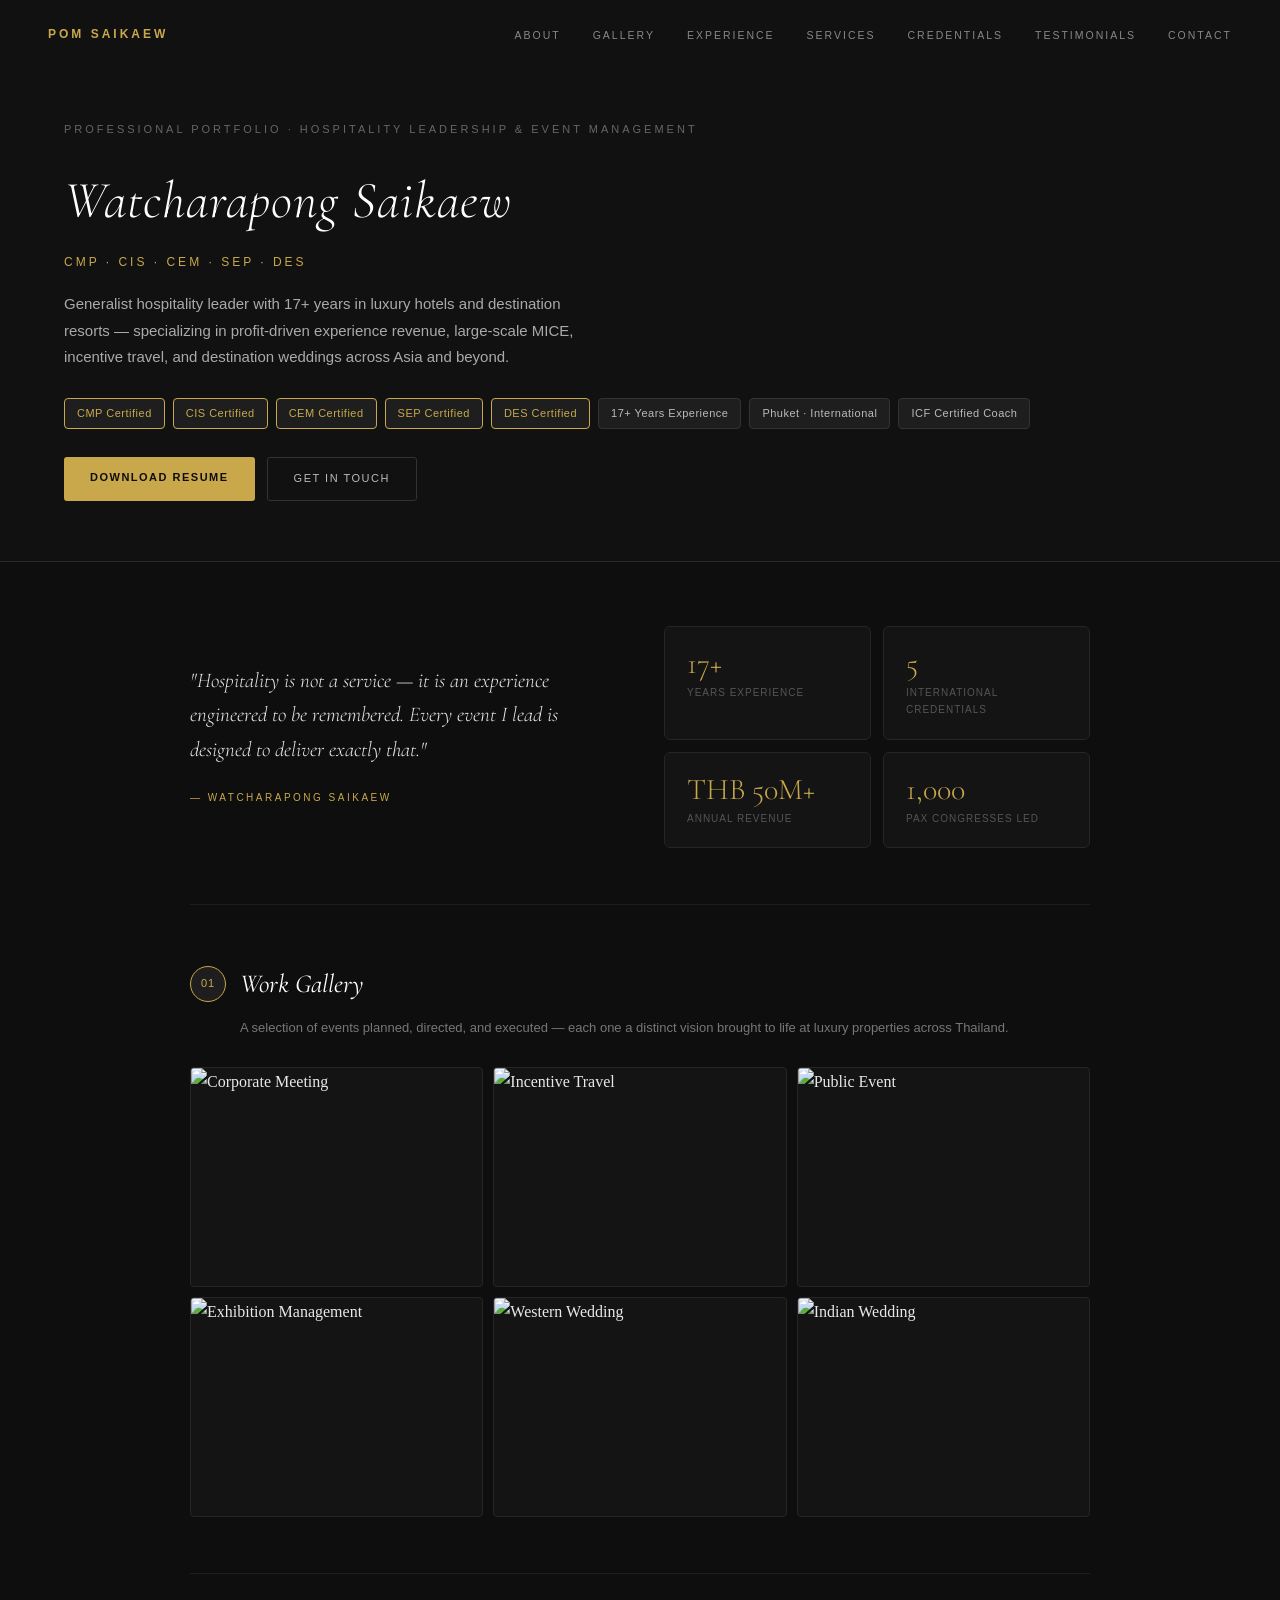
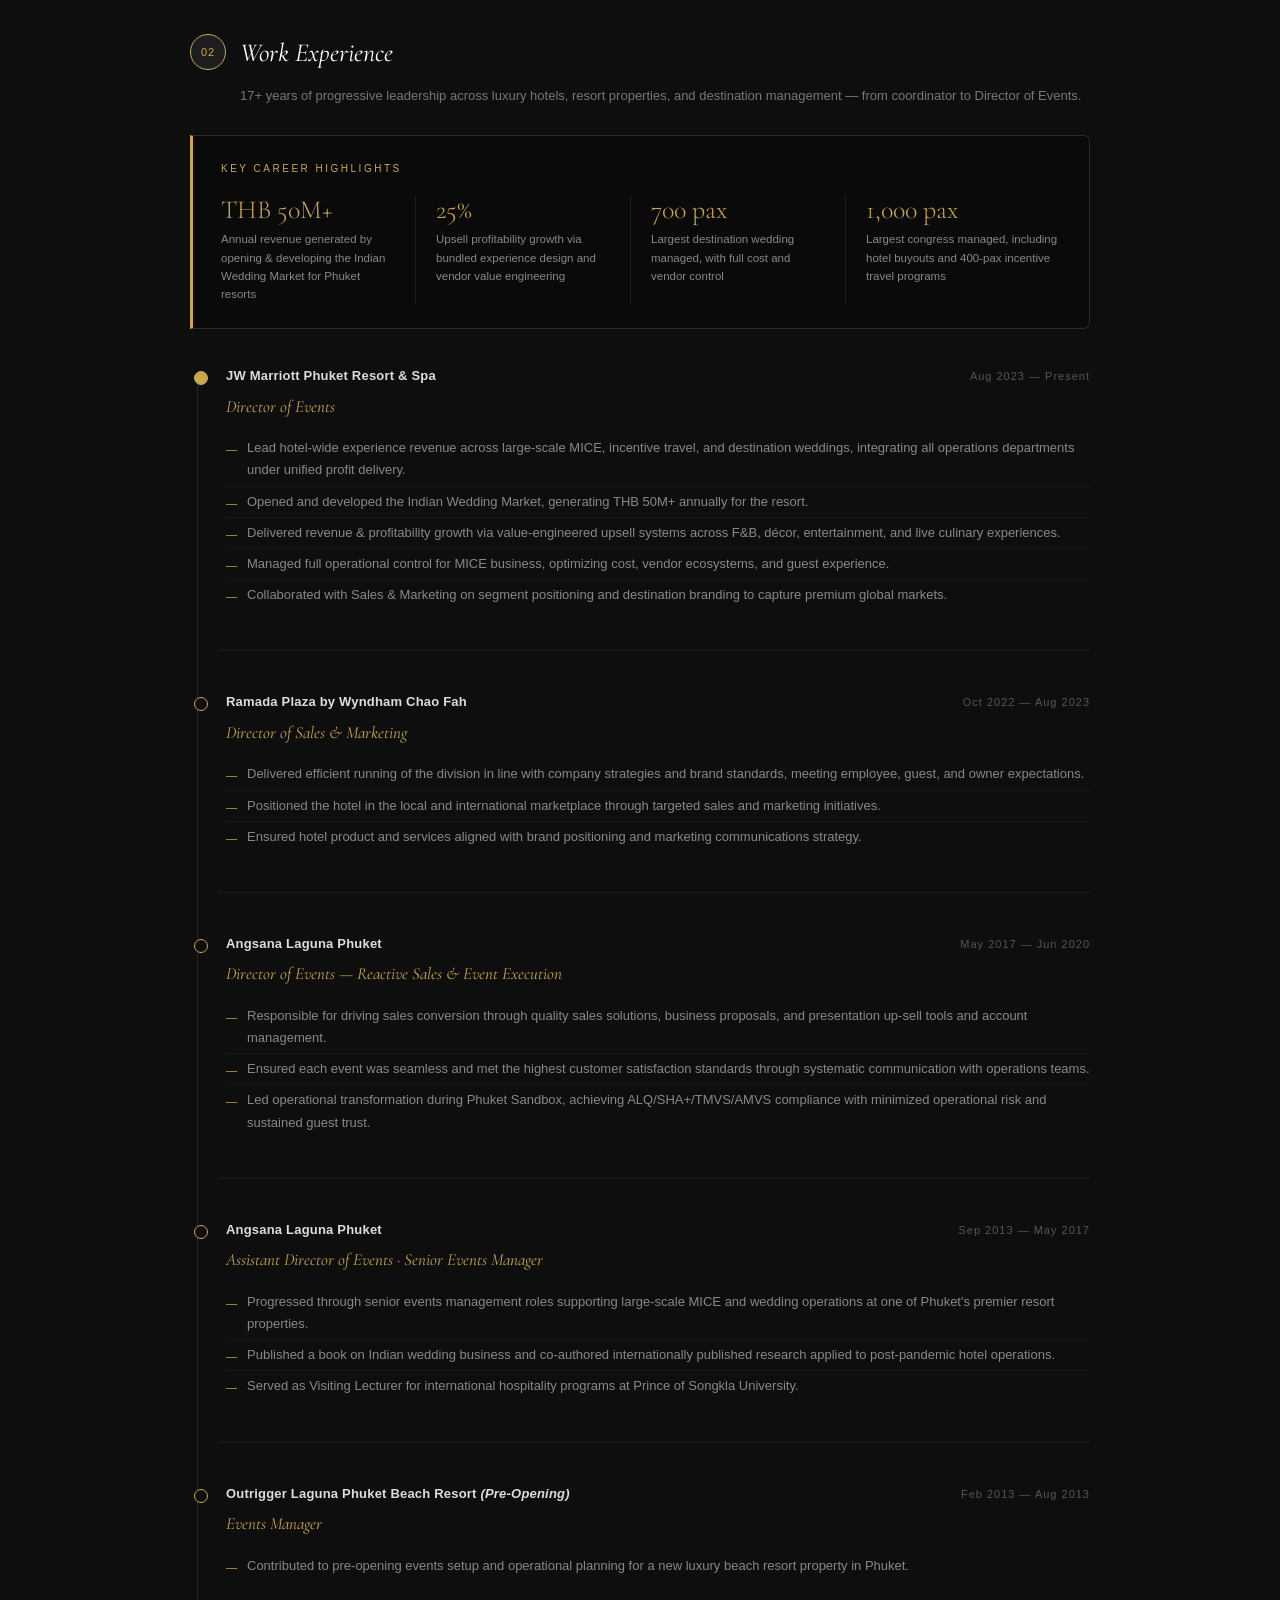
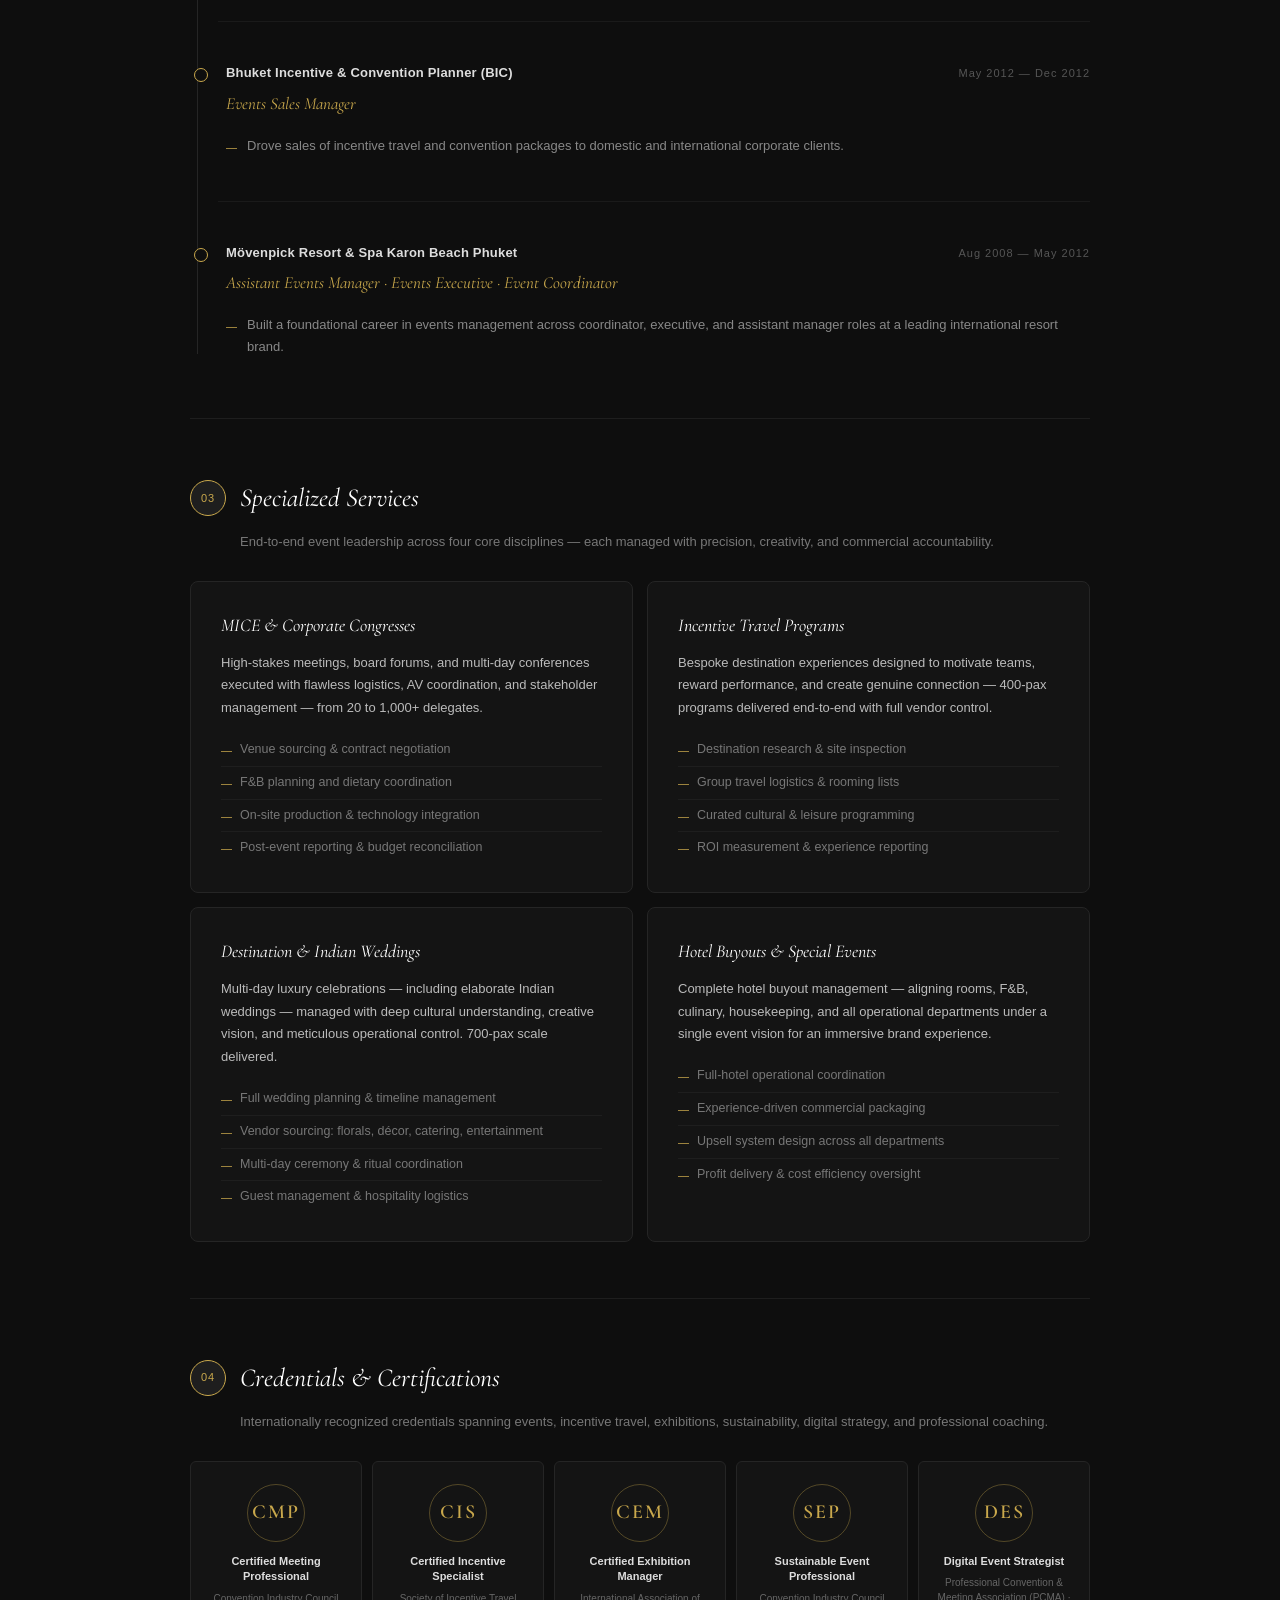
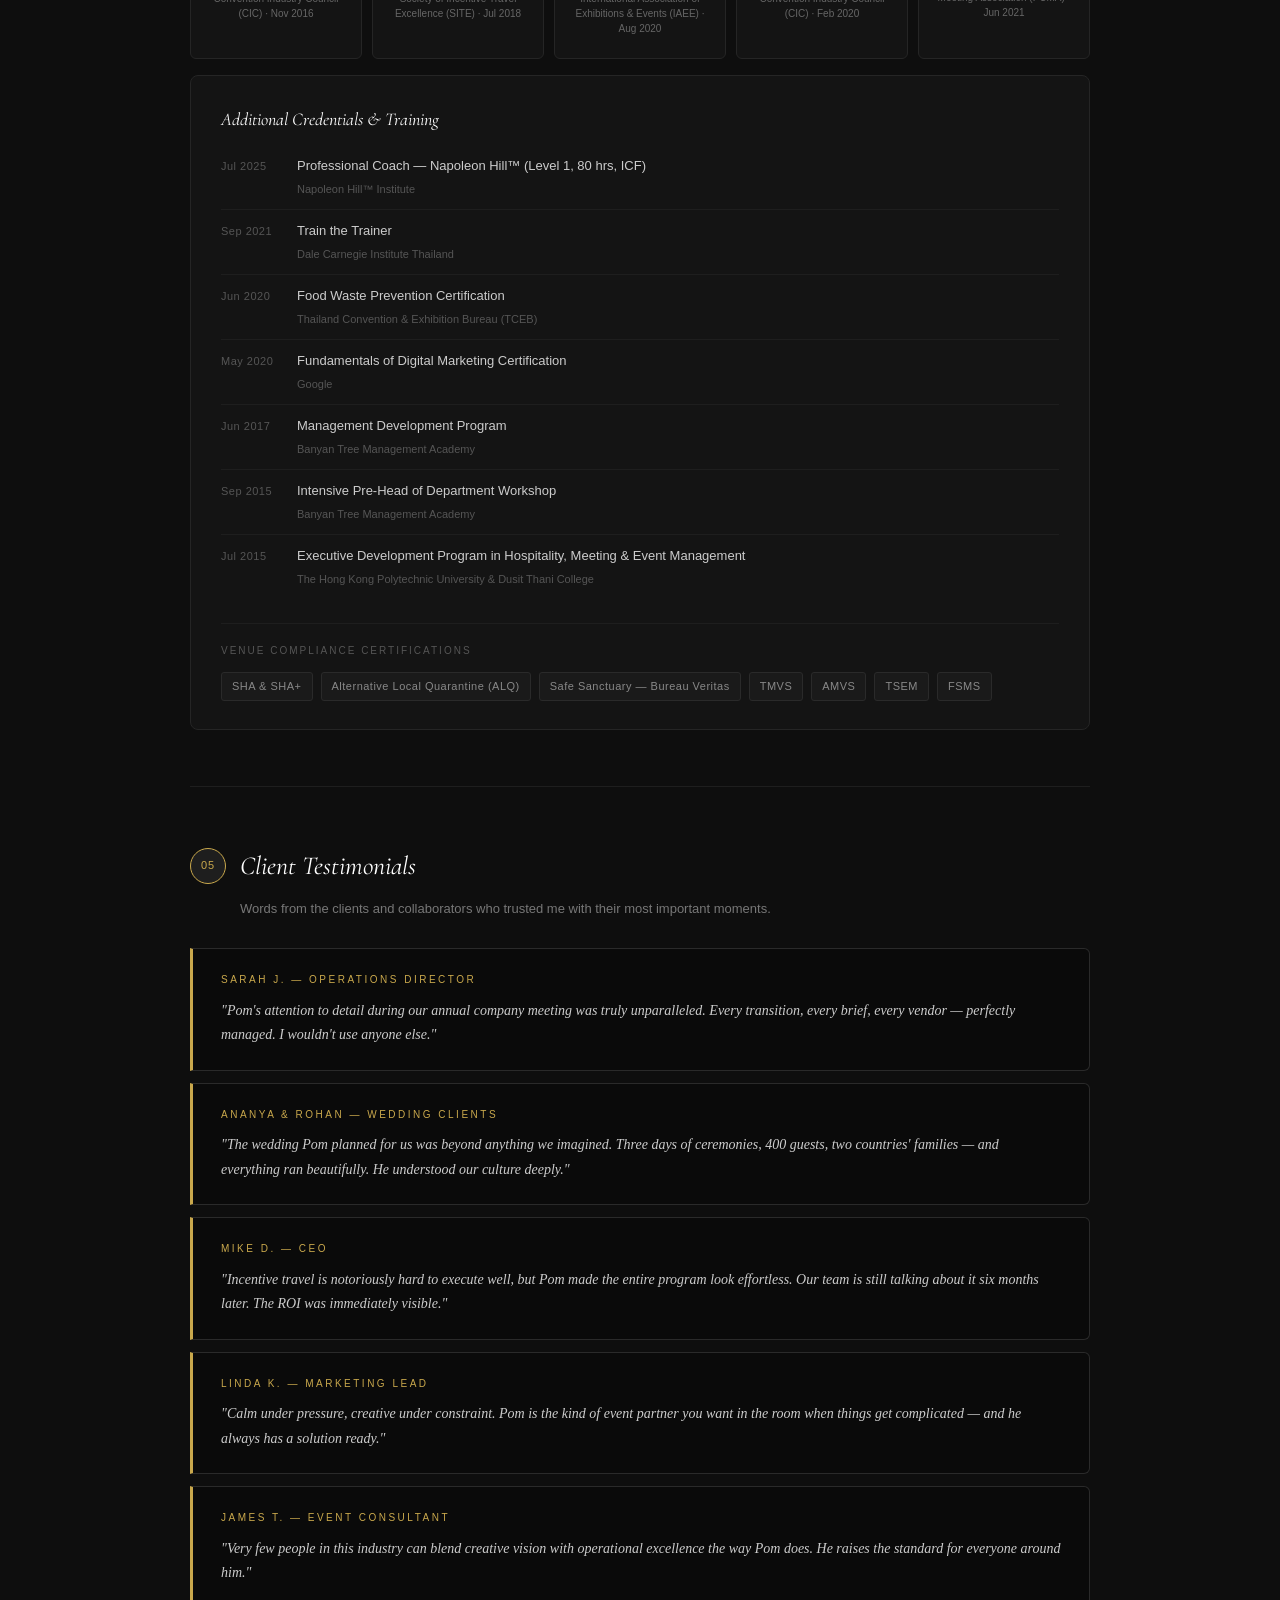
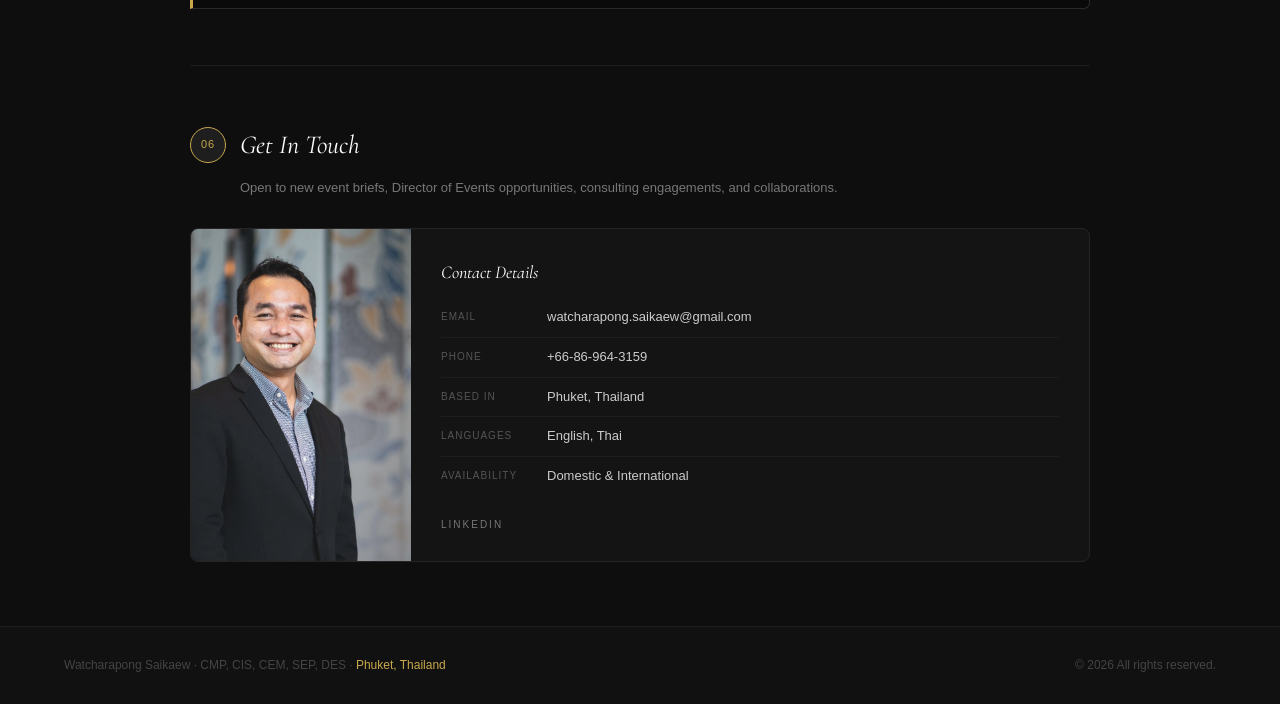
==== index.html @ 049c2f60 "Initial commit" ====
<!DOCTYPE html>
<html lang="en">
<head>
  <meta charset="UTF-8" />
  <meta name="viewport" content="width=device-width, initial-scale=1.0" />
  <title>Watcharapong Saikaew — Director of Events &amp; Hospitality Leader</title>
  <link href="https://fonts.googleapis.com/css2?family=Cormorant+Garamond:ital,wght@0,300;0,400;0,600;1,300;1,400&display=swap" rel="stylesheet">
  <link rel="stylesheet" href="style.css">
</head>
<body>

<!-- ══════════════════ NAV ══════════════════ -->
<nav class="navbar" id="navbar">
  <div class="nav-logo">Pom Saikaew</div>
  <ul class="nav-links" id="navLinks">
    <li><a href="#about">About</a></li>
    <li><a href="#gallery">Gallery</a></li>
    <li><a href="#experience">Experience</a></li>
    <li><a href="#services">Services</a></li>
    <li><a href="#certifications">Credentials</a></li>
    <li><a href="#testimonials">Testimonials</a></li>
    <li><a href="#contact">Contact</a></li>
  </ul>
  <button class="hamburger" id="hamburger" aria-label="Menu">
    <span></span><span></span><span></span>
  </button>
</nav>

<!-- ══════════════════ HEADER ══════════════════ -->
<header>
  <div class="label">Professional Portfolio · Hospitality Leadership &amp; Event Management</div>
  <h1>Watcharapong Saikaew</h1>
  <p class="header-creds">CMP · CIS · CEM · SEP · DES</p>
  <p>Generalist hospitality leader with 17+ years in luxury hotels and destination resorts —
  specializing in profit-driven experience revenue, large-scale MICE, incentive travel,
  and destination weddings across Asia and beyond.</p>
  <div class="badges">
    <span class="badge accent">CMP Certified</span>
    <span class="badge accent">CIS Certified</span>
    <span class="badge accent">CEM Certified</span>
    <span class="badge accent">SEP Certified</span>
    <span class="badge accent">DES Certified</span>
    <span class="badge">17+ Years Experience</span>
    <span class="badge">Phuket · International</span>
    <span class="badge">ICF Certified Coach</span>
  </div>
  <div class="header-btns">
    <a href="ResumeCV-Watcharapong-Saikaew-2026.pdf" class="btn-primary" download>Download Resume</a>
    <a href="#contact" class="btn-ghost">Get in Touch</a>
  </div>
</header>

<!-- ══════════════════ MAIN ══════════════════ -->
<div class="container">

  <!-- ── ABOUT ── -->
  <div id="about" class="about-grid">
    <div class="about-quote">
      <p class="quote-text">"Hospitality is not a service — it is an experience engineered to be remembered. Every event I lead is designed to deliver exactly that."</p>
      <span class="quote-attr">— Watcharapong Saikaew</span>
    </div>
    <div class="stats-row">
      <div class="stat">
        <div class="stat-num">17+</div>
        <div class="stat-label">Years Experience</div>
      </div>
      <div class="stat">
        <div class="stat-num">5</div>
        <div class="stat-label">International Credentials</div>
      </div>
      <div class="stat">
        <div class="stat-num">THB 50M+</div>
        <div class="stat-num-sub">Annual Revenue</div>
      </div>
      <div class="stat">
        <div class="stat-num">1,000</div>
        <div class="stat-num-sub">Pax Congresses Led</div>
      </div>
    </div>
  </div>

  <hr class="divider" />

  <!-- ── GALLERY ── -->
  <div id="gallery">
    <div class="section-header">
      <div class="step-num">01</div>
      <h2>Work Gallery</h2>
    </div>
    <p class="section-desc">A selection of events planned, directed, and executed — each one a distinct vision brought to life at luxury properties across Thailand.</p>
    <div class="gallery-grid">
      <div class="gallery-tile">
        <img src="https://images.unsplash.com/photo-1587825140708-dfaf72ae4b04?auto=format&fit=crop&w=800&q=80" alt="Corporate Meeting">
        <div class="gallery-overlay">Corporate Meeting</div>
      </div>
      <div class="gallery-tile">
        <img src="https://images.unsplash.com/photo-1507525428034-b723cf961d3e?auto=format&fit=crop&w=800&q=80" alt="Incentive Travel">
        <div class="gallery-overlay">Incentive Travel</div>
      </div>
      <div class="gallery-tile">
        <img src="https://images.unsplash.com/photo-1514525253161-7a46d19cd819?auto=format&fit=crop&w=800&q=80" alt="Public Event">
        <div class="gallery-overlay">Public Event</div>
      </div>
      <div class="gallery-tile">
        <img src="https://images.unsplash.com/photo-1551818255-e6e10975bc17?auto=format&fit=crop&w=800&q=80" alt="Exhibition Management">
        <div class="gallery-overlay">Exhibition Management</div>
      </div>
      <div class="gallery-tile">
        <img src="https://images.unsplash.com/photo-1511285560929-80b456fea0bc?auto=format&fit=crop&w=800&q=80" alt="Western Wedding">
        <div class="gallery-overlay">Western Wedding</div>
      </div>
      <div class="gallery-tile">
        <img src="https://images.pexels.com/photos/30171219/pexels-photo-30171219.jpeg?auto=compress&cs=tinysrgb&w=800" alt="Indian Wedding">
        <div class="gallery-overlay">Indian Wedding</div>
      </div>
    </div>
  </div>

  <hr class="divider" />

  <!-- ── EXPERIENCE ── -->
  <div id="experience">
    <div class="section-header">
      <div class="step-num">02</div>
      <h2>Work Experience</h2>
    </div>
    <p class="section-desc">17+ years of progressive leadership across luxury hotels, resort properties, and destination management — from coordinator to Director of Events.</p>

    <!-- Key Achievements callout -->
    <div class="achievement-box">
      <div class="achievement-label">Key Career Highlights</div>
      <div class="achievement-grid">
        <div class="achievement-item">
          <div class="ach-num">THB 50M+</div>
          <div class="ach-desc">Annual revenue generated by opening &amp; developing the Indian Wedding Market for Phuket resorts</div>
        </div>
        <div class="achievement-item">
          <div class="ach-num">25%</div>
          <div class="ach-desc">Upsell profitability growth via bundled experience design and vendor value engineering</div>
        </div>
        <div class="achievement-item">
          <div class="ach-num">700 pax</div>
          <div class="ach-desc">Largest destination wedding managed, with full cost and vendor control</div>
        </div>
        <div class="achievement-item">
          <div class="ach-num">1,000 pax</div>
          <div class="ach-desc">Largest congress managed, including hotel buyouts and 400-pax incentive travel programs</div>
        </div>
      </div>
    </div>

    <!-- Timeline -->
    <div class="timeline">

      <div class="timeline-item">
        <div class="timeline-node"></div>
        <div class="timeline-content">
          <div class="timeline-meta">
            <span class="timeline-company">JW Marriott Phuket Resort &amp; Spa</span>
            <span class="timeline-date">Aug 2023 — Present</span>
          </div>
          <div class="timeline-role">Director of Events</div>
          <ul class="timeline-list">
            <li>Lead hotel-wide experience revenue across large-scale MICE, incentive travel, and destination weddings, integrating all operations departments under unified profit delivery.</li>
            <li>Opened and developed the Indian Wedding Market, generating THB 50M+ annually for the resort.</li>
            <li>Delivered revenue &amp; profitability growth via value-engineered upsell systems across F&amp;B, décor, entertainment, and live culinary experiences.</li>
            <li>Managed full operational control for MICE business, optimizing cost, vendor ecosystems, and guest experience.</li>
            <li>Collaborated with Sales &amp; Marketing on segment positioning and destination branding to capture premium global markets.</li>
          </ul>
        </div>
      </div>

      <div class="timeline-item">
        <div class="timeline-node"></div>
        <div class="timeline-content">
          <div class="timeline-meta">
            <span class="timeline-company">Ramada Plaza by Wyndham Chao Fah</span>
            <span class="timeline-date">Oct 2022 — Aug 2023</span>
          </div>
          <div class="timeline-role">Director of Sales &amp; Marketing</div>
          <ul class="timeline-list">
            <li>Delivered efficient running of the division in line with company strategies and brand standards, meeting employee, guest, and owner expectations.</li>
            <li>Positioned the hotel in the local and international marketplace through targeted sales and marketing initiatives.</li>
            <li>Ensured hotel product and services aligned with brand positioning and marketing communications strategy.</li>
          </ul>
        </div>
      </div>

      <div class="timeline-item">
        <div class="timeline-node"></div>
        <div class="timeline-content">
          <div class="timeline-meta">
            <span class="timeline-company">Angsana Laguna Phuket</span>
            <span class="timeline-date">May 2017 — Jun 2020</span>
          </div>
          <div class="timeline-role">Director of Events — Reactive Sales &amp; Event Execution</div>
          <ul class="timeline-list">
            <li>Responsible for driving sales conversion through quality sales solutions, business proposals, and presentation up-sell tools and account management.</li>
            <li>Ensured each event was seamless and met the highest customer satisfaction standards through systematic communication with operations teams.</li>
            <li>Led operational transformation during Phuket Sandbox, achieving ALQ/SHA+/TMVS/AMVS compliance with minimized operational risk and sustained guest trust.</li>
          </ul>
        </div>
      </div>

      <div class="timeline-item">
        <div class="timeline-node"></div>
        <div class="timeline-content">
          <div class="timeline-meta">
            <span class="timeline-company">Angsana Laguna Phuket</span>
            <span class="timeline-date">Sep 2013 — May 2017</span>
          </div>
          <div class="timeline-role">Assistant Director of Events · Senior Events Manager</div>
          <ul class="timeline-list">
            <li>Progressed through senior events management roles supporting large-scale MICE and wedding operations at one of Phuket's premier resort properties.</li>
            <li>Published a book on Indian wedding business and co-authored internationally published research applied to post-pandemic hotel operations.</li>
            <li>Served as Visiting Lecturer for international hospitality programs at Prince of Songkla University.</li>
          </ul>
        </div>
      </div>

      <div class="timeline-item">
        <div class="timeline-node"></div>
        <div class="timeline-content">
          <div class="timeline-meta">
            <span class="timeline-company">Outrigger Laguna Phuket Beach Resort <em>(Pre-Opening)</em></span>
            <span class="timeline-date">Feb 2013 — Aug 2013</span>
          </div>
          <div class="timeline-role">Events Manager</div>
          <ul class="timeline-list">
            <li>Contributed to pre-opening events setup and operational planning for a new luxury beach resort property in Phuket.</li>
          </ul>
        </div>
      </div>

      <div class="timeline-item">
        <div class="timeline-node"></div>
        <div class="timeline-content">
          <div class="timeline-meta">
            <span class="timeline-company">Bhuket Incentive &amp; Convention Planner (BIC)</span>
            <span class="timeline-date">May 2012 — Dec 2012</span>
          </div>
          <div class="timeline-role">Events Sales Manager</div>
          <ul class="timeline-list">
            <li>Drove sales of incentive travel and convention packages to domestic and international corporate clients.</li>
          </ul>
        </div>
      </div>

      <div class="timeline-item">
        <div class="timeline-node"></div>
        <div class="timeline-content">
          <div class="timeline-meta">
            <span class="timeline-company">Mövenpick Resort &amp; Spa Karon Beach Phuket</span>
            <span class="timeline-date">Aug 2008 — May 2012</span>
          </div>
          <div class="timeline-role">Assistant Events Manager · Events Executive · Event Coordinator</div>
          <ul class="timeline-list">
            <li>Built a foundational career in events management across coordinator, executive, and assistant manager roles at a leading international resort brand.</li>
          </ul>
        </div>
      </div>

    </div><!-- /timeline -->
  </div>

  <hr class="divider" />

  <!-- ── SERVICES ── -->
  <div id="services">
    <div class="section-header">
      <div class="step-num">03</div>
      <h2>Specialized Services</h2>
    </div>
    <p class="section-desc">End-to-end event leadership across four core disciplines — each managed with precision, creativity, and commercial accountability.</p>
    <div class="grid-2">
      <div class="card reveal">
        <h3>MICE &amp; Corporate Congresses</h3>
        <p>High-stakes meetings, board forums, and multi-day conferences executed with flawless logistics, AV coordination, and stakeholder management — from 20 to 1,000+ delegates.</p>
        <ul>
          <li>Venue sourcing &amp; contract negotiation</li>
          <li>F&amp;B planning and dietary coordination</li>
          <li>On-site production &amp; technology integration</li>
          <li>Post-event reporting &amp; budget reconciliation</li>
        </ul>
      </div>
      <div class="card reveal">
        <h3>Incentive Travel Programs</h3>
        <p>Bespoke destination experiences designed to motivate teams, reward performance, and create genuine connection — 400-pax programs delivered end-to-end with full vendor control.</p>
        <ul>
          <li>Destination research &amp; site inspection</li>
          <li>Group travel logistics &amp; rooming lists</li>
          <li>Curated cultural &amp; leisure programming</li>
          <li>ROI measurement &amp; experience reporting</li>
        </ul>
      </div>
      <div class="card reveal">
        <h3>Destination &amp; Indian Weddings</h3>
        <p>Multi-day luxury celebrations — including elaborate Indian weddings — managed with deep cultural understanding, creative vision, and meticulous operational control. 700-pax scale delivered.</p>
        <ul>
          <li>Full wedding planning &amp; timeline management</li>
          <li>Vendor sourcing: florals, décor, catering, entertainment</li>
          <li>Multi-day ceremony &amp; ritual coordination</li>
          <li>Guest management &amp; hospitality logistics</li>
        </ul>
      </div>
      <div class="card reveal">
        <h3>Hotel Buyouts &amp; Special Events</h3>
        <p>Complete hotel buyout management — aligning rooms, F&amp;B, culinary, housekeeping, and all operational departments under a single event vision for an immersive brand experience.</p>
        <ul>
          <li>Full-hotel operational coordination</li>
          <li>Experience-driven commercial packaging</li>
          <li>Upsell system design across all departments</li>
          <li>Profit delivery &amp; cost efficiency oversight</li>
        </ul>
      </div>
    </div>
  </div>

  <hr class="divider" />

  <!-- ── CERTIFICATIONS ── -->
  <div id="certifications">
    <div class="section-header">
      <div class="step-num">04</div>
      <h2>Credentials &amp; Certifications</h2>
    </div>
    <p class="section-desc">Internationally recognized credentials spanning events, incentive travel, exhibitions, sustainability, digital strategy, and professional coaching.</p>

    <div class="cert-map">
      <div class="cert-tile reveal">
        <div class="cert-badge">CMP</div>
        <h4>Certified Meeting Professional</h4>
        <p>Convention Industry Council (CIC) · Nov 2016</p>
      </div>
      <div class="cert-tile reveal">
        <div class="cert-badge">CIS</div>
        <h4>Certified Incentive Specialist</h4>
        <p>Society of Incentive Travel Excellence (SITE) · Jul 2018</p>
      </div>
      <div class="cert-tile reveal">
        <div class="cert-badge">CEM</div>
        <h4>Certified Exhibition Manager</h4>
        <p>International Association of Exhibitions &amp; Events (IAEE) · Aug 2020</p>
      </div>
      <div class="cert-tile reveal">
        <div class="cert-badge">SEP</div>
        <h4>Sustainable Event Professional</h4>
        <p>Convention Industry Council (CIC) · Feb 2020</p>
      </div>
      <div class="cert-tile reveal">
        <div class="cert-badge">DES</div>
        <h4>Digital Event Strategist</h4>
        <p>Professional Convention &amp; Meeting Association (PCMA) · Jun 2021</p>
      </div>
    </div>

    <div class="card" style="margin-top: 16px;">
      <h3>Additional Credentials &amp; Training</h3>
      <div class="cred-list">
        <div class="cred-item">
          <span class="cred-date">Jul 2025</span>
          <div>
            <div class="cred-title">Professional Coach — Napoleon Hill™ (Level 1, 80 hrs, ICF)</div>
            <div class="cred-issuer">Napoleon Hill™ Institute</div>
          </div>
        </div>
        <div class="cred-item">
          <span class="cred-date">Sep 2021</span>
          <div>
            <div class="cred-title">Train the Trainer</div>
            <div class="cred-issuer">Dale Carnegie Institute Thailand</div>
          </div>
        </div>
        <div class="cred-item">
          <span class="cred-date">Jun 2020</span>
          <div>
            <div class="cred-title">Food Waste Prevention Certification</div>
            <div class="cred-issuer">Thailand Convention &amp; Exhibition Bureau (TCEB)</div>
          </div>
        </div>
        <div class="cred-item">
          <span class="cred-date">May 2020</span>
          <div>
            <div class="cred-title">Fundamentals of Digital Marketing Certification</div>
            <div class="cred-issuer">Google</div>
          </div>
        </div>
        <div class="cred-item">
          <span class="cred-date">Jun 2017</span>
          <div>
            <div class="cred-title">Management Development Program</div>
            <div class="cred-issuer">Banyan Tree Management Academy</div>
          </div>
        </div>
        <div class="cred-item">
          <span class="cred-date">Sep 2015</span>
          <div>
            <div class="cred-title">Intensive Pre-Head of Department Workshop</div>
            <div class="cred-issuer">Banyan Tree Management Academy</div>
          </div>
        </div>
        <div class="cred-item">
          <span class="cred-date">Jul 2015</span>
          <div>
            <div class="cred-title">Executive Development Program in Hospitality, Meeting &amp; Event Management</div>
            <div class="cred-issuer">The Hong Kong Polytechnic University &amp; Dusit Thani College</div>
          </div>
        </div>
      </div>
      <div class="venue-certs">
        <div class="venue-label">Venue Compliance Certifications</div>
        <div class="venue-tags">
          <span class="venue-tag">SHA &amp; SHA+</span>
          <span class="venue-tag">Alternative Local Quarantine (ALQ)</span>
          <span class="venue-tag">Safe Sanctuary — Bureau Veritas</span>
          <span class="venue-tag">TMVS</span>
          <span class="venue-tag">AMVS</span>
          <span class="venue-tag">TSEM</span>
          <span class="venue-tag">FSMS</span>
        </div>
      </div>
    </div>
  </div>

  <hr class="divider" />

  <!-- ── TESTIMONIALS ── -->
  <div id="testimonials">
    <div class="section-header">
      <div class="step-num">05</div>
      <h2>Client Testimonials</h2>
    </div>
    <p class="section-desc">Words from the clients and collaborators who trusted me with their most important moments.</p>

    <div class="testimonial-block reveal">
      <div class="testimonial-label">Sarah J. — Operations Director</div>
      <p>"Pom's attention to detail during our annual company meeting was truly unparalleled. Every transition, every brief, every vendor — perfectly managed. I wouldn't use anyone else."</p>
    </div>
    <div class="testimonial-block reveal">
      <div class="testimonial-label">Ananya &amp; Rohan — Wedding Clients</div>
      <p>"The wedding Pom planned for us was beyond anything we imagined. Three days of ceremonies, 400 guests, two countries' families — and everything ran beautifully. He understood our culture deeply."</p>
    </div>
    <div class="testimonial-block reveal">
      <div class="testimonial-label">Mike D. — CEO</div>
      <p>"Incentive travel is notoriously hard to execute well, but Pom made the entire program look effortless. Our team is still talking about it six months later. The ROI was immediately visible."</p>
    </div>
    <div class="testimonial-block reveal">
      <div class="testimonial-label">Linda K. — Marketing Lead</div>
      <p>"Calm under pressure, creative under constraint. Pom is the kind of event partner you want in the room when things get complicated — and he always has a solution ready."</p>
    </div>
    <div class="testimonial-block reveal">
      <div class="testimonial-label">James T. — Event Consultant</div>
      <p>"Very few people in this industry can blend creative vision with operational excellence the way Pom does. He raises the standard for everyone around him."</p>
    </div>
  </div>

  <hr class="divider" />

  <!-- ── CONTACT ── -->
  <div id="contact">
    <div class="section-header">
      <div class="step-num">06</div>
      <h2>Get In Touch</h2>
    </div>
    <p class="section-desc">Open to new event briefs, Director of Events opportunities, consulting engagements, and collaborations.</p>
    <div class="card contact-card">
      <div class="contact-photo">
        <img src="images/project-manager-event-wedding-pom-watcharapong-saikaew-phuket-thailand.jpg" alt="Watcharapong Saikaew">
      </div>
      <div class="contact-info">
        <h3>Contact Details</h3>
        <div class="contact-lines">
          <div class="contact-line">
            <span class="contact-key">Email</span>
            <a href="mailto:watcharapong.saikaew@gmail.com" class="contact-val">watcharapong.saikaew@gmail.com</a>
          </div>
          <div class="contact-line">
            <span class="contact-key">Phone</span>
            <a href="tel:+66869643159" class="contact-val">+66-86-964-3159</a>
          </div>
          <div class="contact-line">
            <span class="contact-key">Based in</span>
            <span class="contact-val">Phuket, Thailand</span>
          </div>
          <div class="contact-line">
            <span class="contact-key">Languages</span>
            <span class="contact-val">English, Thai</span>
          </div>
          <div class="contact-line">
            <span class="contact-key">Availability</span>
            <span class="contact-val">Domestic &amp; International</span>
          </div>
        </div>
        <div class="contact-socials">
          <a href="https://www.linkedin.com/in/watcharapong-saikaew-meeting-event-specialist-cmp-cis-cem-des-sep/" target="_blank" rel="noopener">LinkedIn</a>
        </div>
      </div>
    </div>
  </div>

</div><!-- /container -->

<!-- ══════════════════ FOOTER ══════════════════ -->
<footer>
  <div>Watcharapong Saikaew · CMP, CIS, CEM, SEP, DES · <span>Phuket, Thailand</span></div>
  <div>&copy; 2026 All rights reserved.</div>
</footer>

<script src="script.js"></script>
</body>
</html>
---- style.css ----
/* ── Reset ── */
* { margin: 0; padding: 0; box-sizing: border-box; }

/* ── Base ── */
body {
  font-family: 'Georgia', serif;
  background: #0e0e0e;
  color: #e8e8e8;
  line-height: 1.75;
}

/* ── Nav ── */
.navbar {
  position: fixed;
  top: 0; left: 0; right: 0;
  z-index: 100;
  background: transparent;
  border-bottom: 1px solid transparent;
  padding: 20px 48px;
  display: flex;
  align-items: center;
  justify-content: space-between;
  gap: 40px;
  transition: background 0.35s, border-color 0.35s, padding 0.35s;
}

.navbar.scrolled {
  background: rgba(10, 10, 10, 0.97);
  border-bottom-color: #2a2a2a;
  padding: 14px 48px;
}

.nav-logo {
  font-family: 'Helvetica Neue', sans-serif;
  font-size: 12px;
  font-weight: 600;
  letter-spacing: 3px;
  text-transform: uppercase;
  color: #c9a84c;
  white-space: nowrap;
}

.nav-links {
  display: flex;
  list-style: none;
  gap: 2rem;
}

.nav-links a {
  font-family: 'Helvetica Neue', sans-serif;
  font-size: 10.5px;
  letter-spacing: 2px;
  text-transform: uppercase;
  color: #888;
  text-decoration: none;
  transition: color 0.2s;
}

.nav-links a:hover,
.nav-links a.active {
  color: #c9a84c;
}

.hamburger {
  display: none;
  flex-direction: column;
  gap: 5px;
  background: none;
  border: none;
  cursor: pointer;
  padding: 4px;
}

.hamburger span {
  display: block;
  width: 22px;
  height: 1px;
  background: #aaa;
}

/* ── Header ── */
header {
  background: #111;
  border-bottom: 1px solid #2a2a2a;
  padding: 120px 64px 60px;
  max-width: 100%;
}

header .label {
  font-family: 'Helvetica Neue', sans-serif;
  font-size: 11px;
  letter-spacing: 3px;
  text-transform: uppercase;
  color: #666;
  margin-bottom: 16px;
}

header h1 {
  font-family: 'Cormorant Garamond', 'Georgia', serif;
  font-size: 52px;
  font-weight: 300;
  font-style: italic;
  color: #fff;
  letter-spacing: 1px;
  margin-bottom: 6px;
}

.header-creds {
  font-family: 'Helvetica Neue', sans-serif;
  font-size: 12px;
  letter-spacing: 3px;
  text-transform: uppercase;
  color: #c9a84c;
  margin-bottom: 18px;
}

header > p:not(.header-creds) {
  color: #aaa;
  font-size: 15px;
  font-family: 'Helvetica Neue', sans-serif;
  font-weight: 300;
  max-width: 520px;
  line-height: 1.75;
  margin-bottom: 28px;
}

/* Badges */
.badges {
  display: flex;
  gap: 8px;
  flex-wrap: wrap;
  margin-bottom: 28px;
}

.badge {
  background: #1e1e1e;
  border: 1px solid #333;
  border-radius: 4px;
  padding: 5px 12px;
  font-size: 11px;
  font-family: 'Helvetica Neue', sans-serif;
  color: #bbb;
  letter-spacing: 0.5px;
}

.badge.accent {
  border-color: #c9a84c;
  color: #c9a84c;
}

/* Header buttons */
.header-btns {
  display: flex;
  gap: 12px;
  flex-wrap: wrap;
}

.btn-primary {
  background: #c9a84c;
  color: #0e0e0e;
  font-family: 'Helvetica Neue', sans-serif;
  font-size: 11px;
  font-weight: 700;
  letter-spacing: 1.5px;
  text-transform: uppercase;
  text-decoration: none;
  padding: 11px 26px;
  border-radius: 3px;
  transition: background 0.2s;
  display: inline-block;
}

.btn-primary:hover { background: #e2c97e; }

.btn-ghost {
  background: transparent;
  color: #bbb;
  font-family: 'Helvetica Neue', sans-serif;
  font-size: 11px;
  font-weight: 500;
  letter-spacing: 1.5px;
  text-transform: uppercase;
  text-decoration: none;
  padding: 11px 26px;
  border-radius: 3px;
  border: 1px solid #333;
  transition: border-color 0.2s, color 0.2s;
}

.btn-ghost:hover {
  border-color: #c9a84c;
  color: #c9a84c;
}

/* ── Container ── */
.container {
  max-width: 980px;
  margin: 0 auto;
  padding: 64px 40px;
}

/* ── Divider ── */
.divider {
  border: none;
  border-top: 1px solid #1e1e1e;
  margin: 56px 0;
}

/* ── Section header ── */
.section-header {
  display: flex;
  align-items: center;
  gap: 14px;
  margin-bottom: 10px;
}

.step-num {
  width: 36px; height: 36px;
  border-radius: 50%;
  background: #1e1e1e;
  border: 1px solid #c9a84c;
  display: flex; align-items: center; justify-content: center;
  font-family: 'Helvetica Neue', sans-serif;
  font-size: 11px;
  letter-spacing: 1px;
  color: #c9a84c;
  flex-shrink: 0;
}

.section-header h2 {
  font-family: 'Cormorant Garamond', 'Georgia', serif;
  font-size: 26px;
  font-weight: 400;
  font-style: italic;
  color: #fff;
}

.section-desc {
  font-family: 'Helvetica Neue', sans-serif;
  font-size: 13px;
  color: #777;
  margin-bottom: 28px;
  margin-left: 50px;
  line-height: 1.7;
}

/* ── About ── */
.about-grid {
  display: grid;
  grid-template-columns: 1fr 1fr;
  gap: 48px;
  align-items: center;
}

.quote-text {
  font-family: 'Cormorant Garamond', 'Georgia', serif;
  font-size: 21px;
  font-style: italic;
  font-weight: 300;
  color: #e8e8e8;
  line-height: 1.65;
  margin-bottom: 14px;
}

.quote-attr {
  font-family: 'Helvetica Neue', sans-serif;
  font-size: 10px;
  letter-spacing: 2.5px;
  text-transform: uppercase;
  color: #c9a84c;
}

.stats-row {
  display: grid;
  grid-template-columns: 1fr 1fr;
  gap: 12px;
}

.stat {
  background: #141414;
  border: 1px solid #252525;
  border-radius: 6px;
  padding: 20px 22px;
}

.stat-num {
  font-family: 'Cormorant Garamond', 'Georgia', serif;
  font-size: 30px;
  font-weight: 300;
  color: #c9a84c;
  line-height: 1.1;
  margin-bottom: 4px;
}

.stat-num-sub {
  font-family: 'Helvetica Neue', sans-serif;
  font-size: 10px;
  letter-spacing: 1px;
  text-transform: uppercase;
  color: #555;
  margin-top: 3px;
}

.stat-label {
  font-family: 'Helvetica Neue', sans-serif;
  font-size: 10px;
  letter-spacing: 1px;
  text-transform: uppercase;
  color: #555;
}

/* ── Gallery ── */
.gallery-grid {
  display: grid;
  grid-template-columns: repeat(3, 1fr);
  gap: 10px;
}

.gallery-tile {
  position: relative;
  overflow: hidden;
  border-radius: 4px;
  aspect-ratio: 4/3;
  background: #141414;
  border: 1px solid #252525;
}

.gallery-tile img {
  width: 100%; height: 100%;
  object-fit: cover;
  display: block;
  transition: transform 0.5s ease;
}

.gallery-overlay {
  position: absolute;
  bottom: 0; left: 0; right: 0;
  background: linear-gradient(transparent, rgba(10,10,10,0.88));
  padding: 28px 14px 14px;
  font-family: 'Helvetica Neue', sans-serif;
  font-size: 10px;
  letter-spacing: 2px;
  text-transform: uppercase;
  color: #c9a84c;
  opacity: 0;
  transform: translateY(6px);
  transition: opacity 0.3s, transform 0.3s;
}

.gallery-tile:hover img { transform: scale(1.06); }
.gallery-tile:hover .gallery-overlay { opacity: 1; transform: translateY(0); }

/* ── Achievement box ── */
.achievement-box {
  background: #0a0a0a;
  border: 1px solid #2a2a2a;
  border-left: 3px solid #c9a84c;
  border-radius: 0 6px 6px 0;
  padding: 24px 28px;
  margin-bottom: 36px;
}

.achievement-label {
  font-family: 'Helvetica Neue', sans-serif;
  font-size: 10px;
  letter-spacing: 2.5px;
  text-transform: uppercase;
  color: #c9a84c;
  margin-bottom: 18px;
}

.achievement-grid {
  display: grid;
  grid-template-columns: repeat(4, 1fr);
  gap: 20px;
}

.achievement-item {
  border-right: 1px solid #1e1e1e;
  padding-right: 20px;
}

.achievement-item:last-child {
  border-right: none;
  padding-right: 0;
}

.ach-num {
  font-family: 'Cormorant Garamond', 'Georgia', serif;
  font-size: 26px;
  font-weight: 300;
  color: #c9a84c;
  line-height: 1.1;
  margin-bottom: 6px;
}

.ach-desc {
  font-family: 'Helvetica Neue', sans-serif;
  font-size: 11.5px;
  color: #888;
  line-height: 1.6;
}

/* ── Timeline ── */
.timeline {
  position: relative;
  padding-left: 28px;
}

.timeline::before {
  content: '';
  position: absolute;
  left: 7px;
  top: 8px;
  bottom: 8px;
  width: 1px;
  background: #252525;
}

.timeline-item {
  position: relative;
  margin-bottom: 40px;
  padding-bottom: 40px;
  border-bottom: 1px solid #1a1a1a;
}

.timeline-item:last-child {
  margin-bottom: 0;
  padding-bottom: 0;
  border-bottom: none;
}

.timeline-node {
  position: absolute;
  left: -24px;
  top: 6px;
  width: 14px; height: 14px;
  border-radius: 50%;
  background: #0e0e0e;
  border: 1px solid #c9a84c;
  z-index: 1;
}

/* Current role gets a filled node */
.timeline-item:first-child .timeline-node {
  background: #c9a84c;
}

.timeline-content {
  padding-left: 8px;
}

.timeline-meta {
  display: flex;
  justify-content: space-between;
  align-items: baseline;
  gap: 16px;
  margin-bottom: 4px;
  flex-wrap: wrap;
}

.timeline-company {
  font-family: 'Helvetica Neue', sans-serif;
  font-size: 13px;
  font-weight: 600;
  color: #ddd;
  letter-spacing: 0.2px;
}

.timeline-date {
  font-family: 'Helvetica Neue', sans-serif;
  font-size: 11px;
  letter-spacing: 1px;
  color: #555;
  white-space: nowrap;
}

.timeline-role {
  font-family: 'Cormorant Garamond', 'Georgia', serif;
  font-size: 17px;
  font-style: italic;
  color: #c9a84c;
  margin-bottom: 12px;
}

.timeline-list {
  list-style: none;
  padding: 0;
}

.timeline-list li {
  font-family: 'Helvetica Neue', sans-serif;
  font-size: 13px;
  color: #888;
  line-height: 1.7;
  padding: 4px 0;
  border-bottom: 1px solid #171717;
  display: flex;
  gap: 10px;
}

.timeline-list li:last-child { border-bottom: none; }

.timeline-list li::before {
  content: "—";
  color: #c9a84c;
  flex-shrink: 0;
  font-size: 11px;
  margin-top: 3px;
}

/* ── Cards ── */
.grid-2 {
  display: grid;
  grid-template-columns: 1fr 1fr;
  gap: 14px;
}

.card {
  background: #141414;
  border: 1px solid #252525;
  border-radius: 8px;
  padding: 28px 30px;
}

.card h3 {
  font-family: 'Cormorant Garamond', 'Georgia', serif;
  font-size: 18px;
  font-weight: 400;
  font-style: italic;
  color: #fff;
  margin-bottom: 10px;
}

.card > p {
  font-family: 'Helvetica Neue', sans-serif;
  font-size: 13px;
  color: #bbb;
  line-height: 1.75;
  margin-bottom: 14px;
}

.card ul {
  list-style: none;
  padding: 0;
}

.card ul li {
  font-family: 'Helvetica Neue', sans-serif;
  font-size: 12.5px;
  color: #777;
  padding: 5px 0;
  border-bottom: 1px solid #1e1e1e;
  display: flex;
  gap: 8px;
}

.card ul li:last-child { border-bottom: none; }

.card ul li::before {
  content: "—";
  color: #c9a84c;
  flex-shrink: 0;
  font-size: 11px;
  margin-top: 2px;
}

/* Reveal */
.reveal {
  opacity: 0;
  transform: translateY(20px);
  transition: opacity 0.55s ease, transform 0.55s ease;
}
.reveal.visible { opacity: 1; transform: translateY(0); }

/* ── Certifications ── */
.cert-map {
  display: grid;
  grid-template-columns: repeat(5, 1fr);
  gap: 10px;
  margin-bottom: 14px;
}

.cert-tile {
  background: #141414;
  border: 1px solid #252525;
  border-radius: 6px;
  padding: 22px 16px;
  text-align: center;
  transition: border-color 0.3s;
}

.cert-tile:hover { border-color: rgba(201, 168, 76, 0.4); }

.cert-badge {
  font-family: 'Cormorant Garamond', 'Georgia', serif;
  font-size: 20px;
  font-weight: 600;
  letter-spacing: 2px;
  color: #c9a84c;
  border: 1px solid rgba(201, 168, 76, 0.35);
  border-radius: 50%;
  width: 58px; height: 58px;
  display: flex;
  align-items: center;
  justify-content: center;
  margin: 0 auto 12px;
}

.cert-tile h4 {
  font-family: 'Helvetica Neue', sans-serif;
  font-size: 11px;
  font-weight: 600;
  color: #ddd;
  margin-bottom: 6px;
  line-height: 1.4;
}

.cert-tile p {
  font-family: 'Helvetica Neue', sans-serif;
  font-size: 10px;
  color: #666;
  line-height: 1.5;
}

/* ── Credentials list ── */
.cred-list {
  margin-bottom: 24px;
}

.cred-item {
  display: flex;
  gap: 20px;
  padding: 10px 0;
  border-bottom: 1px solid #1e1e1e;
  align-items: flex-start;
}

.cred-item:last-child { border-bottom: none; }

.cred-date {
  font-family: 'Helvetica Neue', sans-serif;
  font-size: 11px;
  color: #555;
  letter-spacing: 0.5px;
  min-width: 56px;
  padding-top: 2px;
  white-space: nowrap;
}

.cred-title {
  font-family: 'Helvetica Neue', sans-serif;
  font-size: 13px;
  color: #ccc;
  margin-bottom: 2px;
}

.cred-issuer {
  font-family: 'Helvetica Neue', sans-serif;
  font-size: 11px;
  color: #555;
}

/* Venue certifications */
.venue-certs {
  border-top: 1px solid #1e1e1e;
  padding-top: 18px;
}

.venue-label {
  font-family: 'Helvetica Neue', sans-serif;
  font-size: 10px;
  letter-spacing: 2px;
  text-transform: uppercase;
  color: #555;
  margin-bottom: 12px;
}

.venue-tags {
  display: flex;
  flex-wrap: wrap;
  gap: 8px;
}

.venue-tag {
  background: #1a1a1a;
  border: 1px solid #2a2a2a;
  border-radius: 3px;
  padding: 4px 10px;
  font-family: 'Helvetica Neue', sans-serif;
  font-size: 11px;
  color: #888;
  letter-spacing: 0.5px;
}

/* ── Testimonials ── */
.testimonial-block {
  background: #0a0a0a;
  border: 1px solid #2a2a2a;
  border-left: 3px solid #c9a84c;
  border-radius: 0 6px 6px 0;
  padding: 22px 28px;
  margin-bottom: 12px;
}

.testimonial-label {
  font-family: 'Helvetica Neue', sans-serif;
  font-size: 10px;
  letter-spacing: 2.5px;
  text-transform: uppercase;
  color: #c9a84c;
  margin-bottom: 10px;
}

.testimonial-block p {
  font-family: 'Georgia', serif;
  font-size: 14px;
  font-style: italic;
  color: #ccc;
  line-height: 1.75;
}

/* ── Contact ── */
.contact-card {
  display: grid;
  grid-template-columns: 220px 1fr;
  gap: 0;
  padding: 0;
  overflow: hidden;
}

.contact-photo {
  position: relative;
  min-height: 280px;
}

.contact-photo img {
  position: absolute;
  inset: 0;
  width: 100%;
  height: 100%;
  object-fit: cover;
  object-position: top center;
  display: block;
  filter: grayscale(15%);
}

.contact-info {
  padding: 28px 30px;
}

.contact-lines { margin-bottom: 20px; }

.contact-line {
  display: flex;
  gap: 16px;
  padding: 8px 0;
  border-bottom: 1px solid #1e1e1e;
  font-family: 'Helvetica Neue', sans-serif;
  font-size: 13px;
}

.contact-line:last-child { border-bottom: none; }

.contact-key {
  color: #555;
  min-width: 90px;
  font-size: 10px;
  letter-spacing: 1px;
  text-transform: uppercase;
  padding-top: 2px;
}

.contact-val {
  color: #ccc;
  text-decoration: none;
  transition: color 0.2s;
}

a.contact-val:hover { color: #c9a84c; }

.contact-socials {
  display: flex;
  gap: 16px;
}

.contact-socials a {
  font-family: 'Helvetica Neue', sans-serif;
  font-size: 10px;
  letter-spacing: 2px;
  text-transform: uppercase;
  color: #777;
  text-decoration: none;
  transition: color 0.2s;
}

.contact-socials a:hover { color: #c9a84c; }

/* ── Tip box ── */
.tip {
  background: #111;
  border: 1px solid #2a2a2a;
  border-left: 3px solid #4c9ac9;
  border-radius: 0 6px 6px 0;
  padding: 16px 20px;
}

.tip .tip-label {
  font-family: 'Helvetica Neue', sans-serif;
  font-size: 10px;
  letter-spacing: 2px;
  text-transform: uppercase;
  color: #4c9ac9;
  margin-bottom: 8px;
}

.tip p {
  font-family: 'Helvetica Neue', sans-serif;
  font-size: 13px;
  color: #bbb;
  line-height: 1.7;
}

/* ── Footer ── */
footer {
  background: #111;
  border-top: 1px solid #1e1e1e;
  padding: 28px 64px;
  font-family: 'Helvetica Neue', sans-serif;
  font-size: 12px;
  color: #444;
  display: flex;
  justify-content: space-between;
  align-items: center;
}

footer span { color: #c9a84c; }

/* ── Responsive ── */
@media (max-width: 900px) {
  .achievement-grid { grid-template-columns: 1fr 1fr; }
  .cert-map { grid-template-columns: repeat(3, 1fr); }
  header { padding: 100px 40px 52px; }
}

@media (max-width: 768px) {
  header { padding: 90px 24px 40px; }
  header h1 { font-size: 38px; }
  .container { padding: 40px 20px; }

  .about-grid { grid-template-columns: 1fr; gap: 32px; }
  .gallery-grid { grid-template-columns: 1fr 1fr; }
  .grid-2 { grid-template-columns: 1fr; }
  .contact-card { grid-template-columns: 1fr; }
  .contact-photo { min-height: 260px; position: relative; }
  .contact-photo img { position: absolute; inset: 0; width: 100%; height: 100%; object-fit: cover; object-position: top center; }
  .cert-map { grid-template-columns: repeat(3, 1fr); }
  .achievement-grid { grid-template-columns: 1fr 1fr; gap: 14px; }
  .achievement-item { border-right: none; padding-right: 0; border-bottom: 1px solid #1e1e1e; padding-bottom: 14px; }
  .achievement-item:last-child { border-bottom: none; }
  .timeline-meta { flex-direction: column; gap: 2px; }

  .navbar { padding: 16px 20px; gap: 0; }
  .navbar.scrolled { padding: 12px 20px; }

  .nav-links {
    display: none;
    flex-direction: column;
    position: absolute;
    top: 100%;
    left: 0; right: 0;
    background: rgba(10, 10, 10, 0.98);
    padding: 20px 24px;
    gap: 16px;
    border-bottom: 1px solid #2a2a2a;
  }
  .nav-links.open { display: flex; }
  .hamburger { display: flex; }
  .section-desc { margin-left: 0; }

  footer { flex-direction: column; gap: 8px; padding: 24px; text-align: center; }
}

@media (max-width: 480px) {
  header { padding: 80px 18px 36px; }
  header h1 { font-size: 30px; }

  .gallery-grid { grid-template-columns: 1fr; }
  .stats-row { grid-template-columns: 1fr 1fr; }
  .cert-map { grid-template-columns: 1fr 1fr; }
  .achievement-grid { grid-template-columns: 1fr; }

  .card { padding: 20px 18px; }
  .container { padding: 32px 16px; }
  .divider { margin: 36px 0; }

  .timeline { padding-left: 20px; }
  .timeline-node { left: -17px; }

  footer { padding: 20px 16px; font-size: 11px; }
}
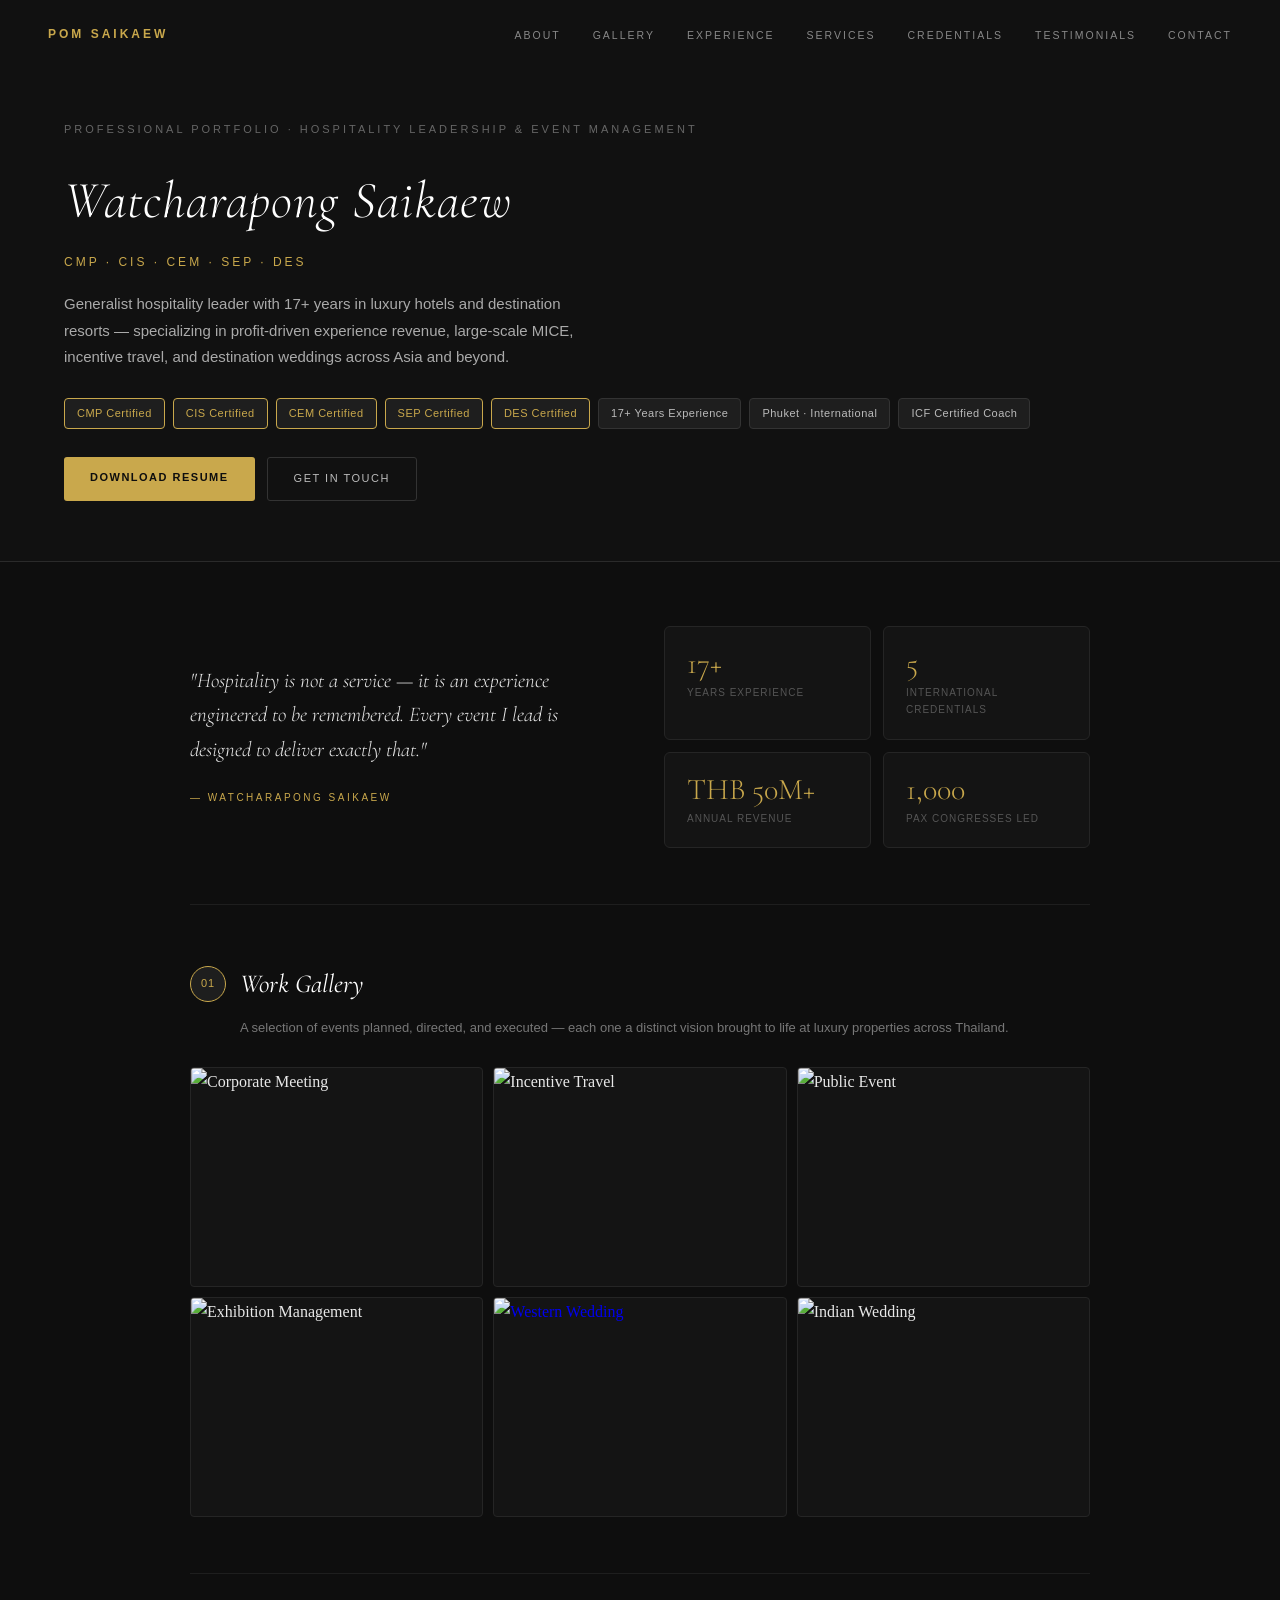
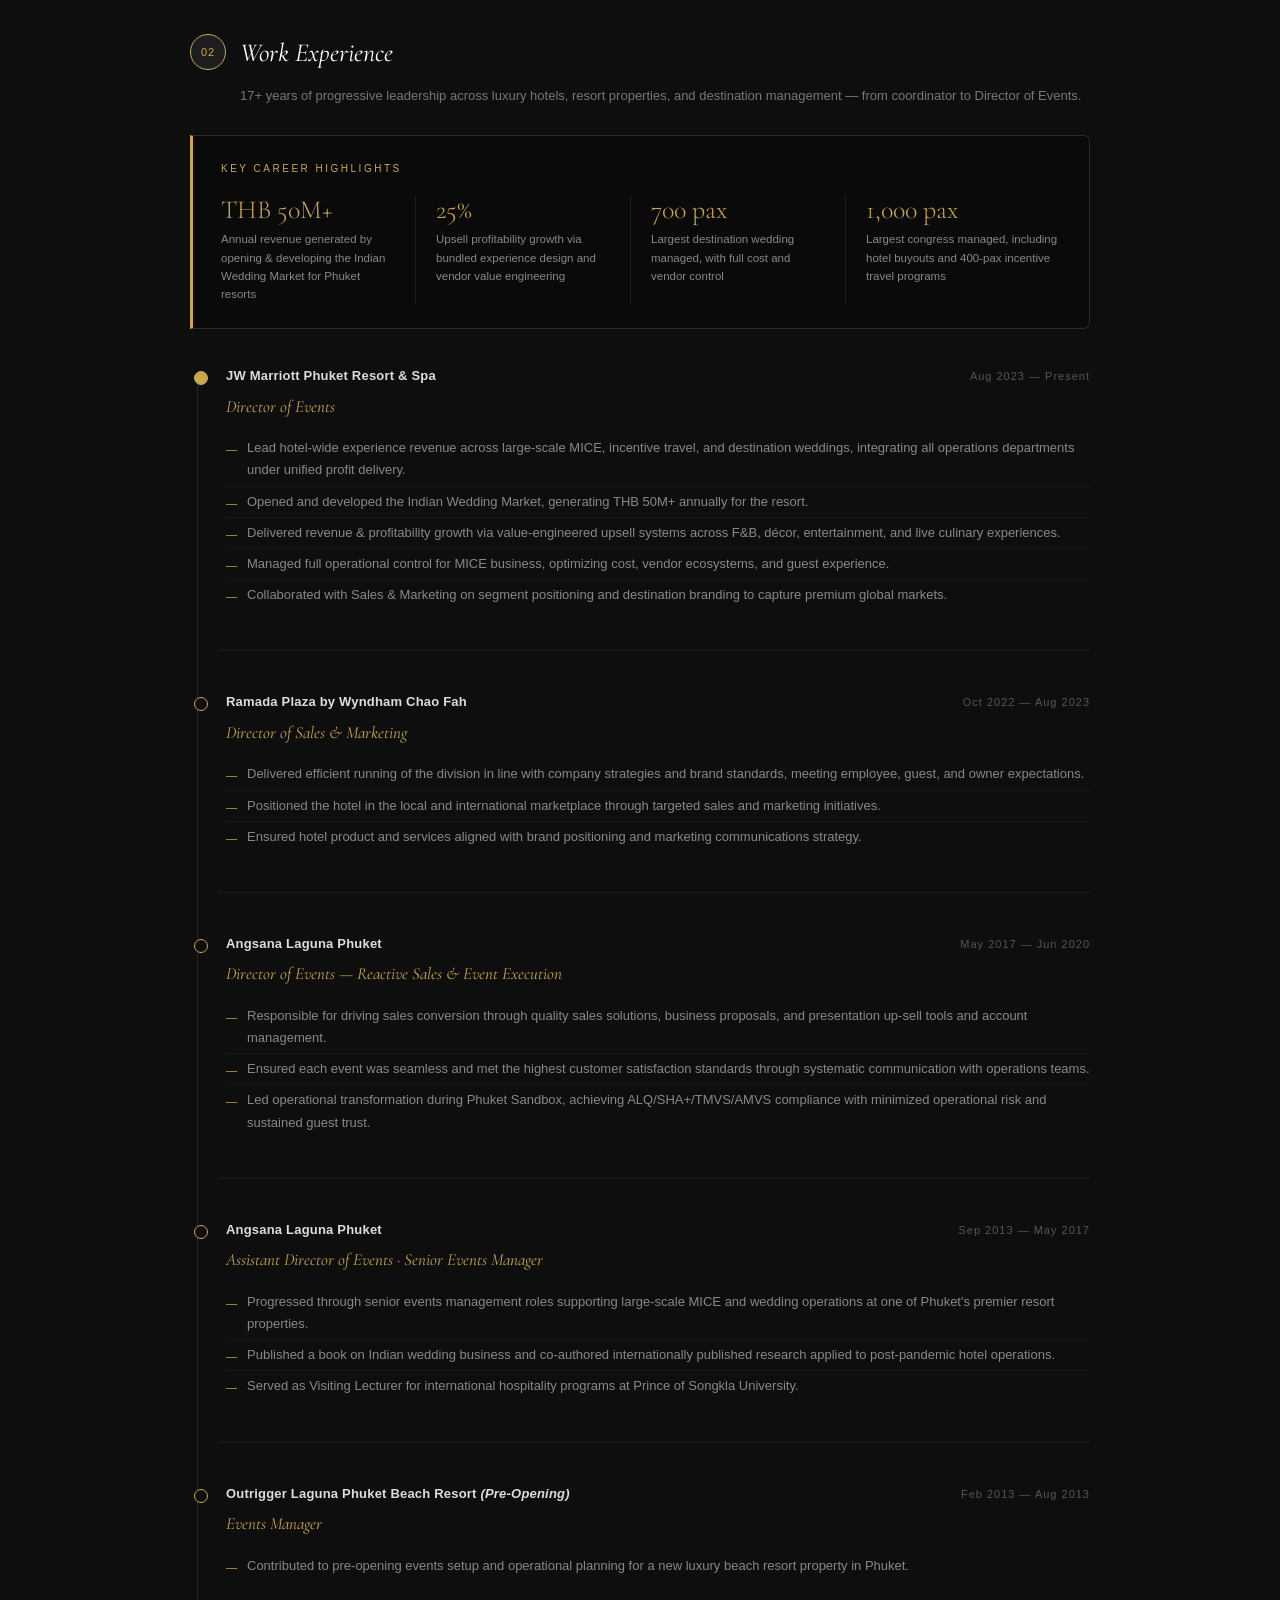
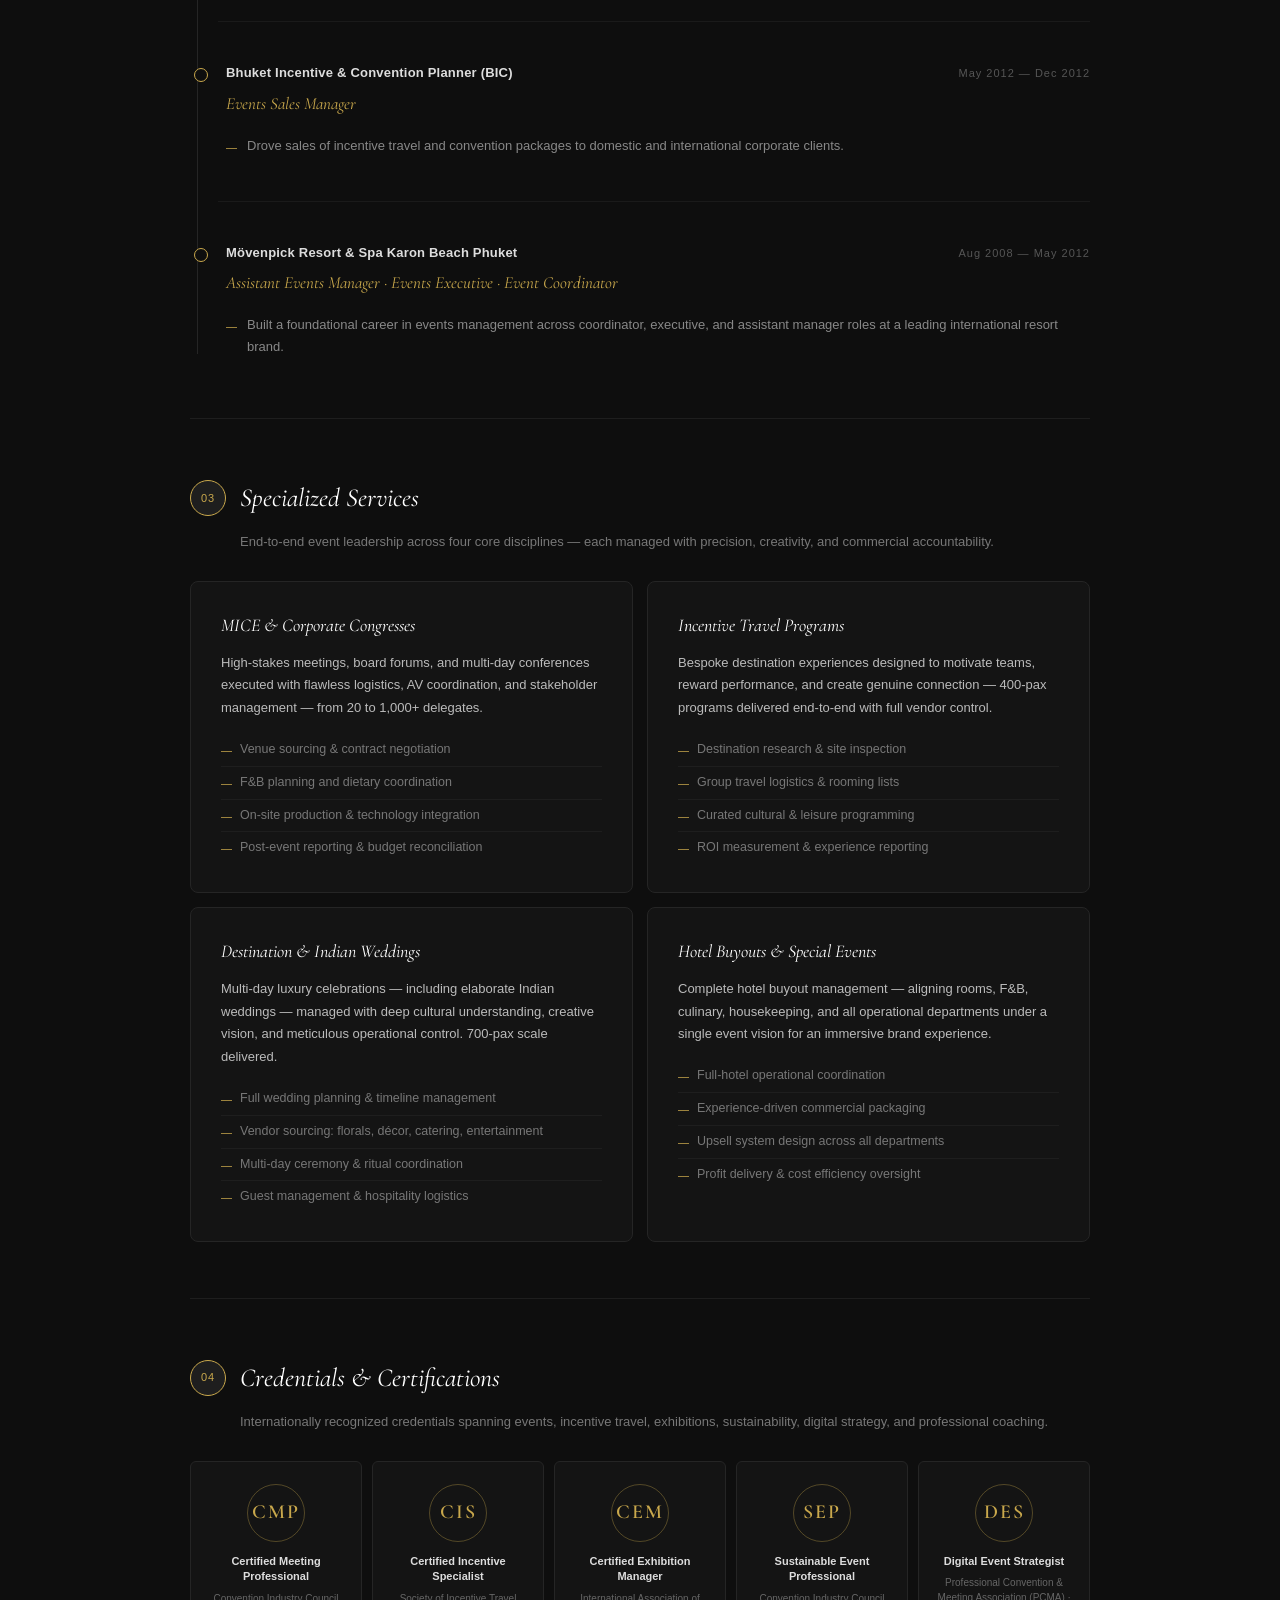
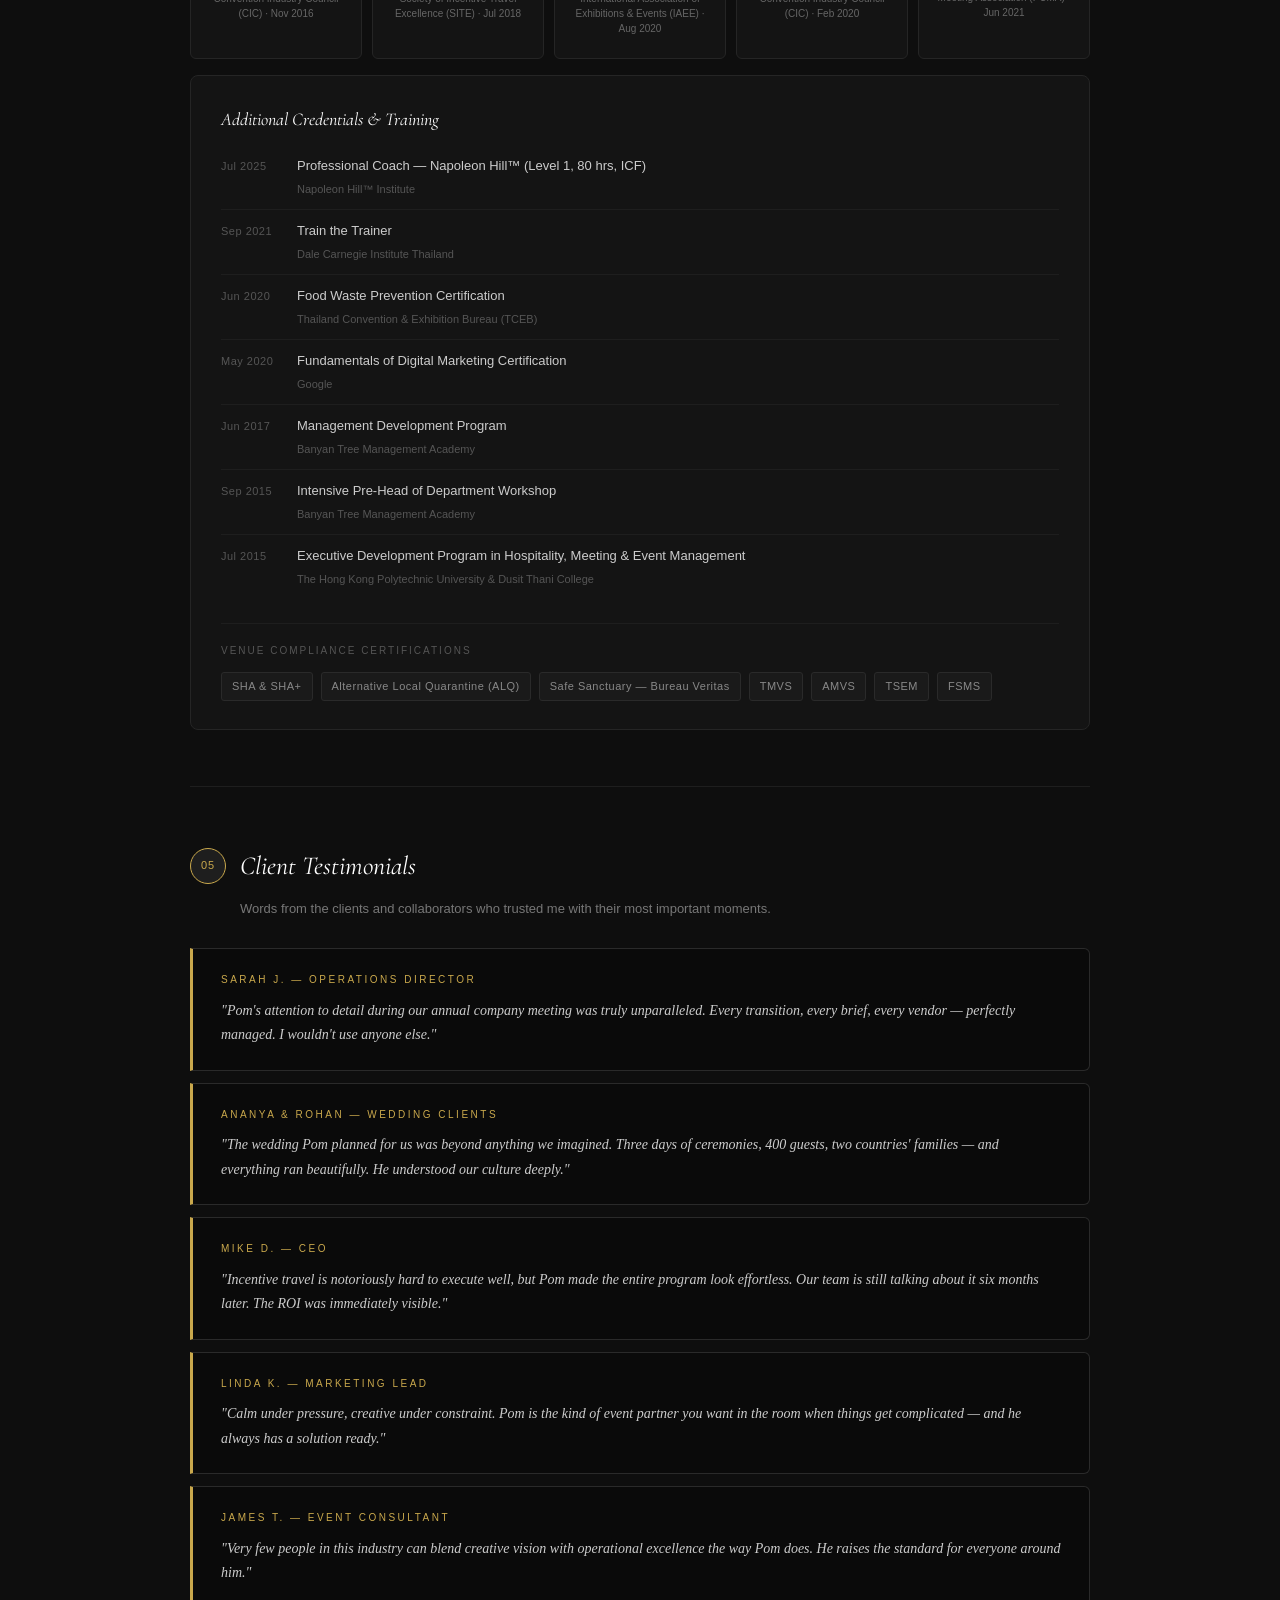
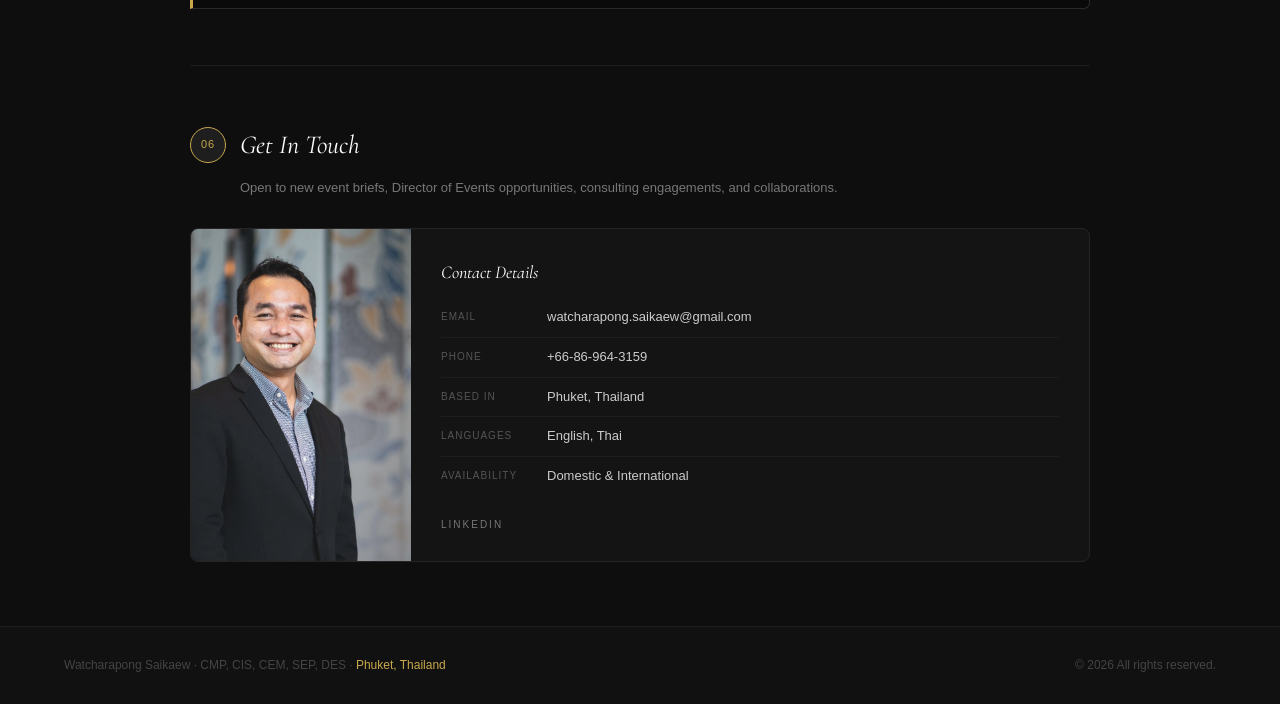
==== commit 63f3c780: "Update index.html and style.css, and add wedding-gallery.html" ====
--- a/index.html
+++ b/index.html
@@ -105,10 +105,10 @@
         <img src="https://images.unsplash.com/photo-1551818255-e6e10975bc17?auto=format&fit=crop&w=800&q=80" alt="Exhibition Management">
         <div class="gallery-overlay">Exhibition Management</div>
       </div>
-      <div class="gallery-tile">
+      <a href="wedding-gallery.html" class="gallery-tile">
         <img src="https://images.unsplash.com/photo-1511285560929-80b456fea0bc?auto=format&fit=crop&w=800&q=80" alt="Western Wedding">
         <div class="gallery-overlay">Western Wedding</div>
-      </div>
+      </a>
       <div class="gallery-tile">
         <img src="https://images.pexels.com/photos/30171219/pexels-photo-30171219.jpeg?auto=compress&cs=tinysrgb&w=800" alt="Indian Wedding">
         <div class="gallery-overlay">Indian Wedding</div>
--- a/style.css
+++ b/style.css
@@ -323,6 +323,9 @@
   aspect-ratio: 4/3;
   background: #141414;
   border: 1px solid #252525;
+  display: block;
+  cursor: pointer;
+  text-decoration: none;
 }
 
 .gallery-tile img {
